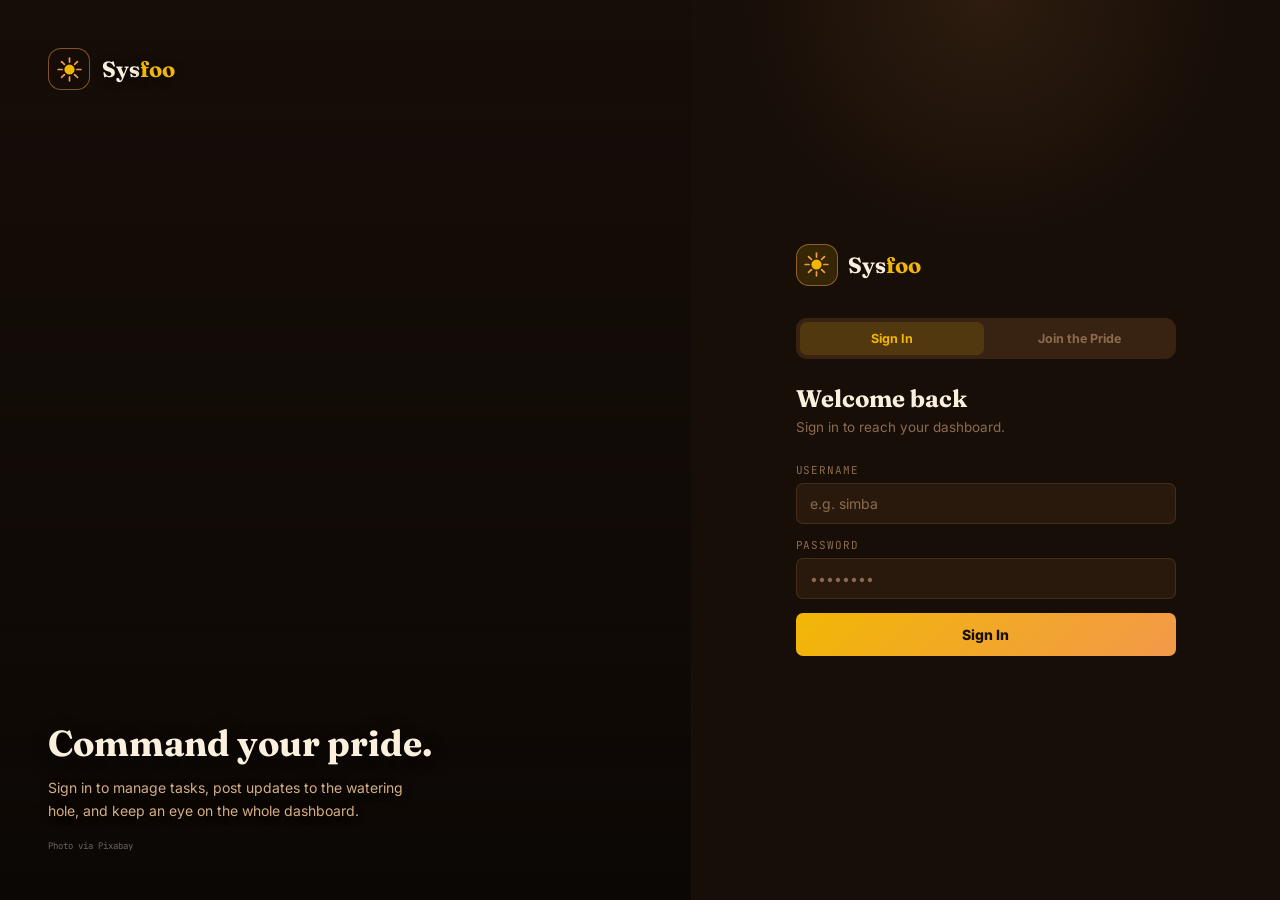
==== src/main/resources/static/login.html @ ef4c5aaa "refactor: code fixes" ====
<!DOCTYPE html>
<html lang="en">
<head>
  <meta charset="UTF-8" />
  <meta name="viewport" content="width=device-width, initial-scale=1.0" />
  <title>Sign In — Sysfoo</title>
  <link rel="icon" href="data:image/svg+xml,%3Csvg xmlns='http://www.w3.org/2000/svg' viewBox='0 0 100 100'%3E%3Ctext y='.9em' font-size='90'%3E%F0%9F%A6%81%3C/text%3E%3C/svg%3E" />
  <link rel="preconnect" href="https://fonts.googleapis.com" />
  <link rel="preconnect" href="https://fonts.gstatic.com" crossorigin />
  <link href="https://fonts.googleapis.com/css2?family=JetBrains+Mono:wght@400;500;700&family=Fraunces:opsz,wght@9..144,500;9..144,600;9..144,700;9..144,800&family=Inter:wght@400;500;600;700;800&display=swap" rel="stylesheet" />
  <style>
    *, *::before, *::after { box-sizing: border-box; margin: 0; padding: 0; }

    :root {
      --bg:         #170e08;
      --bg-1:       #1f130a;
      --bg-2:       #29190d;
      --bg-3:       #382312;
      --bg-4:       #482d17;
      --border:     rgba(244,201,93,0.12);
      --border-hi:  rgba(242,153,74,0.5);
      --gold:       #f2b705;
      --gold-dim:   rgba(242,183,5,0.14);
      --amber:      #f2994a;
      --amber-dim:  rgba(242,153,74,0.14);
      --dusk:       #a67ec7;
      --grass:      #7fb069;
      --red:        #e5484d;
      --red-dim:    rgba(229,72,77,0.14);
      --txt:        #fbf0dd;
      --txt-2:      #d3af86;
      --txt-3:      #8c6b4d;
      --mono:       'JetBrains Mono', monospace;
      --display:    'Fraunces', serif;
      --sans:       'Inter', sans-serif;
      --radius:     16px;
      --radius-sm:  11px;
      --radius-xs:  7px;
    }

    body {
      font-family: var(--sans);
      background: var(--bg);
      color: var(--txt);
      min-height: 100vh;
      -webkit-font-smoothing: antialiased;
      overflow-x: hidden;
    }

    button, input { font-family: inherit; }
    :focus-visible { outline: 2px solid var(--gold); outline-offset: 2px; }

    /* ── Split layout: photo panel + form panel ─────────────────────────────── */
    .auth-page {
      min-height: 100vh; display: flex;
    }

    .auth-visual {
      flex: 1.1; position: relative; display: none;
      background-image:
        linear-gradient(180deg, rgba(11,7,4,0.15) 0%, rgba(11,7,4,0.55) 60%, rgba(11,7,4,0.92) 100%),
        url('https://cdn.pixabay.com/photo/2020/02/22/23/03/lion-4871786_1280.jpg');
      background-size: cover; background-position: center 30%;
      padding: 3rem;
      flex-direction: column; justify-content: space-between;
    }
    @media (min-width: 860px) { .auth-visual { display: flex; } }

    .auth-visual-top { display: flex; align-items: center; gap: 12px; }
    .logo-icon {
      width: 42px; height: 42px; border-radius: 13px; flex-shrink: 0;
      background: rgba(23,14,8,0.55); border: 1px solid var(--border-hi);
      display: flex; align-items: center; justify-content: center;
      backdrop-filter: blur(2px);
    }
    .logo-icon svg { width: 25px; height: 25px; }
    .logo-text { font-family: var(--display); font-size: 22px; font-weight: 700; color: var(--txt); text-shadow: 0 2px 10px rgba(0,0,0,0.5); }
    .logo-text span { color: var(--gold); }

    .auth-visual-bottom h2 {
      font-family: var(--display); font-weight: 700; font-size: clamp(28px, 3vw, 36px);
      line-height: 1.2; color: var(--txt); text-shadow: 0 2px 16px rgba(0,0,0,0.6);
      margin-bottom: 12px; max-width: 420px;
    }
    .auth-visual-bottom p {
      color: var(--txt-2); font-size: 14px; max-width: 380px; line-height: 1.6;
      text-shadow: 0 1px 8px rgba(0,0,0,0.5);
    }
    .auth-visual-credit { font-family: var(--mono); font-size: 9px; color: rgba(251,240,221,0.4); margin-top: 18px; }

    /* ── Form panel ──────────────────────────────────────────────────────────── */
    .auth-form-panel {
      flex: 1; display: flex; align-items: center; justify-content: center;
      padding: 2.5rem 1.5rem; position: relative;
    }
    .auth-form-panel::before {
      content: '';
      position: absolute; inset: 0; z-index: 0;
      background: radial-gradient(ellipse 70% 45% at 50% 0%, rgba(242,153,74,0.10) 0%, transparent 60%);
    }

    .auth-card { position: relative; z-index: 1; width: 100%; max-width: 380px; }

    .auth-card-logo {
      display: flex; align-items: center; gap: 10px; margin-bottom: 2rem;
    }
    .auth-card-logo .logo-icon { background: var(--gold-dim); }
    .auth-card-logo .logo-text { color: var(--txt); text-shadow: none; }

    .auth-heading { font-family: var(--display); font-size: 24px; font-weight: 700; margin-bottom: 6px; }
    .auth-subheading { font-size: 13.5px; color: var(--txt-3); margin-bottom: 1.75rem; }

    .auth-tabs { display: flex; gap: 4px; background: var(--bg-3); border-radius: var(--radius-sm); padding: 4px; margin-bottom: 1.6rem; }
    .auth-tab {
      flex: 1; background: none; border: none; cursor: pointer;
      padding: 9px; border-radius: var(--radius-xs); font-size: 12.5px; font-weight: 700;
      color: var(--txt-3); transition: all 0.2s; font-family: var(--sans);
    }
    .auth-tab.active { background: var(--gold-dim); color: var(--gold); }

    .auth-form { display: flex; flex-direction: column; gap: 14px; }
    .auth-form label { display: flex; flex-direction: column; gap: 6px; font-size: 11px; font-family: var(--mono); color: var(--txt-3); text-transform: uppercase; letter-spacing: 0.08em; }
    .auth-form label span.optional { text-transform: none; letter-spacing: normal; color: var(--txt-3); }
    .auth-form input {
      background: var(--bg-2); border: 1px solid var(--border); border-radius: var(--radius-xs);
      padding: 11px 13px; font-family: var(--sans); font-size: 14px; color: var(--txt);
      outline: none; transition: border-color 0.2s; text-transform: none; letter-spacing: normal;
    }
    .auth-form input::placeholder { color: var(--txt-3); }
    .auth-form input:focus { border-color: var(--border-hi); background: var(--bg-3); }

    .auth-error {
      font-size: 12.5px; color: var(--red); background: var(--red-dim);
      border: 1px solid rgba(229,72,77,0.28); border-radius: var(--radius-xs);
      padding: 9px 12px; display: none; align-items: center; gap: 7px;
    }
    .auth-error.show { display: flex; }
    .auth-error svg { width: 13px; height: 13px; flex-shrink: 0; }

    .auth-submit-btn {
      background: linear-gradient(135deg, var(--gold), var(--amber)); color: #1a0f04; border: none;
      border-radius: var(--radius-xs); padding: 13px; font-size: 14px; font-weight: 800;
      cursor: pointer; transition: all 0.2s; letter-spacing: 0.01em;
      display: flex; align-items: center; justify-content: center; gap: 8px;
    }
    .auth-submit-btn:hover { filter: brightness(1.08); transform: translateY(-1px); }
    .auth-submit-btn:disabled { opacity: 0.6; cursor: not-allowed; transform: none; }
    .auth-submit-btn .spinner {
      width: 14px; height: 14px; border-radius: 50%;
      border: 2px solid rgba(26,15,4,0.35); border-top-color: #1a0f04;
      animation: spin 0.7s linear infinite; display: none;
    }
    .auth-submit-btn.loading .spinner { display: inline-block; }
    .auth-submit-btn.loading .btn-label { opacity: 0.7; }

    .auth-hint { font-size: 11.5px; color: var(--txt-3); text-align: center; margin-top: 4px; }

    .auth-gate-check {
      position: fixed; inset: 0; z-index: 10; background: var(--bg);
      display: flex; align-items: center; justify-content: center; flex-direction: column; gap: 14px;
    }
    .auth-gate-check.hidden { display: none; }
    .auth-gate-spinner {
      width: 30px; height: 30px; border-radius: 50%;
      border: 3px solid var(--border); border-top-color: var(--gold);
      animation: spin 0.8s linear infinite;
    }
    .auth-gate-text { font-family: var(--mono); font-size: 12px; color: var(--txt-3); letter-spacing: 0.05em; }

    @keyframes spin { to { transform: rotate(360deg); } }
    @keyframes fadeUp { from { opacity: 0; transform: translateY(12px); } to { opacity: 1; transform: none; } }
    .auth-card { animation: fadeUp 0.4s ease both; }
  </style>
</head>
<body>

<div class="auth-gate-check" id="auth-gate-check">
  <div class="auth-gate-spinner"></div>
  <div class="auth-gate-text">Checking your session…</div>
</div>

<div class="auth-page" id="auth-page" style="visibility:hidden;">

  <div class="auth-visual">
    <div class="auth-visual-top">
      <div class="logo-icon">
        <svg viewBox="0 0 44 44" fill="none">
          <circle cx="22" cy="22" r="9" fill="#f2b705"/>
          <g stroke="#f2994a" stroke-width="3" stroke-linecap="round">
            <line x1="22" y1="2" x2="22" y2="9"/><line x1="22" y1="35" x2="22" y2="42"/>
            <line x1="2" y1="22" x2="9" y2="22"/><line x1="35" y1="22" x2="42" y2="22"/>
            <line x1="8" y1="8" x2="13" y2="13"/><line x1="31" y1="31" x2="36" y2="36"/>
            <line x1="36" y1="8" x2="31" y2="13"/><line x1="13" y1="31" x2="8" y2="36"/>
          </g>
        </svg>
      </div>
      <div class="logo-text">Sys<span>foo</span></div>
    </div>
    <div class="auth-visual-bottom">
      <h2>Command your pride.</h2>
      <p>Sign in to manage tasks, post updates to the watering hole, and keep an eye on the whole dashboard.</p>
      <div class="auth-visual-credit">Photo via Pixabay</div>
    </div>
  </div>

  <div class="auth-form-panel">
    <div class="auth-card">
      <div class="auth-card-logo">
        <div class="logo-icon">
          <svg viewBox="0 0 44 44" fill="none">
            <circle cx="22" cy="22" r="9" fill="#f2b705"/>
            <g stroke="#f2994a" stroke-width="3" stroke-linecap="round">
              <line x1="22" y1="2" x2="22" y2="9"/><line x1="22" y1="35" x2="22" y2="42"/>
              <line x1="2" y1="22" x2="9" y2="22"/><line x1="35" y1="22" x2="42" y2="22"/>
              <line x1="8" y1="8" x2="13" y2="13"/><line x1="31" y1="31" x2="36" y2="36"/>
              <line x1="36" y1="8" x2="31" y2="13"/><line x1="13" y1="31" x2="8" y2="36"/>
            </g>
          </svg>
        </div>
        <div class="logo-text">Sys<span>foo</span></div>
      </div>

      <div class="auth-tabs">
        <button class="auth-tab active" id="tab-login" onclick="switchTab('login')" type="button">Sign In</button>
        <button class="auth-tab" id="tab-register" onclick="switchTab('register')" type="button">Join the Pride</button>
      </div>

      <div id="login-panel">
        <div class="auth-heading">Welcome back</div>
        <div class="auth-subheading">Sign in to reach your dashboard.</div>
        <form class="auth-form" id="login-form" onsubmit="submitLogin(event)">
          <label>Username
            <input id="login-username" type="text" required maxlength="40" autocomplete="username" placeholder="e.g. simba" />
          </label>
          <label>Password
            <input id="login-password" type="password" required autocomplete="current-password" placeholder="••••••••" />
          </label>
          <div class="auth-error" id="login-error">
            <svg viewBox="0 0 24 24" fill="none" stroke="currentColor" stroke-width="2.5" stroke-linecap="round"><circle cx="12" cy="12" r="10"/><path d="M15 9l-6 6M9 9l6 6"/></svg>
            <span id="login-error-text"></span>
          </div>
          <button type="submit" class="auth-submit-btn" id="login-submit-btn">
            <span class="spinner"></span>
            <span class="btn-label">Sign In</span>
          </button>
        </form>
      </div>

      <div id="register-panel" style="display:none;">
        <div class="auth-heading">Join the pride</div>
        <div class="auth-subheading">Create an account to get started.</div>
        <form class="auth-form" id="register-form" onsubmit="submitRegister(event)">
          <label>Display Name
            <input id="register-displayname" type="text" maxlength="60" placeholder="e.g. Nala" />
          </label>
          <label>Username
            <input id="register-username" type="text" required maxlength="40" autocomplete="username" placeholder="e.g. nala" />
          </label>
          <label>Email <span class="optional">(optional)</span>
            <input id="register-email" type="email" maxlength="120" placeholder="you@example.com" />
          </label>
          <label>Password
            <input id="register-password" type="password" required minlength="6" autocomplete="new-password" placeholder="At least 6 characters" />
          </label>
          <div class="auth-error" id="register-error">
            <svg viewBox="0 0 24 24" fill="none" stroke="currentColor" stroke-width="2.5" stroke-linecap="round"><circle cx="12" cy="12" r="10"/><path d="M15 9l-6 6M9 9l6 6"/></svg>
            <span id="register-error-text"></span>
          </div>
          <button type="submit" class="auth-submit-btn" id="register-submit-btn">
            <span class="spinner"></span>
            <span class="btn-label">Create Account</span>
          </button>
          <div class="auth-hint">Password must be at least 6 characters.</div>
        </form>
      </div>
    </div>
  </div>

</div>

<script>
  // ── Redirect target after a successful sign-in/registration ─────────────────
  function getRedirectTarget() {
    var params = new URLSearchParams(window.location.search);
    var target = params.get('redirect');
    // Only ever redirect within this app — never to an external URL.
    if (target && target.startsWith('/')) return target;
    return 'index.html';
  }

  // ── If a session already exists, skip straight to the dashboard ─────────────
  fetch('/api/auth/me')
    .then(function(r) { if (!r.ok) throw new Error('unauthenticated'); return r.json(); })
    .then(function() { window.location.href = getRedirectTarget(); })
    .catch(function() {
      document.getElementById('auth-gate-check').classList.add('hidden');
      var page = document.getElementById('auth-page');
      page.style.visibility = 'visible';
    });

  // ── Tabs ─────────────────────────────────────────────────────────────────────
  function switchTab(tab) {
    var isLogin = tab === 'login';
    document.getElementById('tab-login').classList.toggle('active', isLogin);
    document.getElementById('tab-register').classList.toggle('active', !isLogin);
    document.getElementById('login-panel').style.display = isLogin ? 'block' : 'none';
    document.getElementById('register-panel').style.display = isLogin ? 'none' : 'block';
  }

  function isValidEmail(e) { return /^[^\s@]+@[^\s@]+\.[^\s@]+$/.test(e); }

  function showError(prefix, message) {
    document.getElementById(prefix + '-error-text').textContent = message;
    document.getElementById(prefix + '-error').classList.add('show');
  }
  function clearError(prefix) {
    document.getElementById(prefix + '-error').classList.remove('show');
  }
  function setLoading(prefix, loading) {
    var btn = document.getElementById(prefix + '-submit-btn');
    btn.classList.toggle('loading', loading);
    btn.disabled = loading;
  }

  // ── Login ────────────────────────────────────────────────────────────────────
  function submitLogin(e) {
    e.preventDefault();
    clearError('login');
    var username = document.getElementById('login-username').value.trim();
    var password = document.getElementById('login-password').value;

    if (!username || !password) { showError('login', 'Enter your username and password'); return; }

    setLoading('login', true);
    fetch('/api/auth/login', {
      method: 'POST', headers: { 'Content-Type': 'application/json' },
      body: JSON.stringify({ username: username, password: password })
    })
      .then(function(r) { return r.json().then(function(d) { return { ok: r.ok, data: d }; }); })
      .then(function(res) {
        if (!res.ok) { showError('login', res.data.message || 'Sign in failed'); setLoading('login', false); return; }
        window.location.href = getRedirectTarget();
      })
      .catch(function() { showError('login', 'Network error — please try again'); setLoading('login', false); });
  }

  // ── Register ─────────────────────────────────────────────────────────────────
  function submitRegister(e) {
    e.preventDefault();
    clearError('register');
    var displayName = document.getElementById('register-displayname').value.trim();
    var username = document.getElementById('register-username').value.trim();
    var email = document.getElementById('register-email').value.trim();
    var password = document.getElementById('register-password').value;

    if (username.length < 3) { showError('register', 'Username must be at least 3 characters'); return; }
    if (password.length < 6) { showError('register', 'Password must be at least 6 characters'); return; }
    if (email && !isValidEmail(email)) { showError('register', 'Invalid email address'); return; }

    setLoading('register', true);
    fetch('/api/auth/register', {
      method: 'POST', headers: { 'Content-Type': 'application/json' },
      body: JSON.stringify({ displayName: displayName, username: username, email: email, password: password })
    })
      .then(function(r) { return r.json().then(function(d) { return { ok: r.ok, data: d }; }); })
      .then(function(res) {
        if (!res.ok) { showError('register', res.data.message || 'Registration failed'); setLoading('register', false); return; }
        window.location.href = getRedirectTarget();
      })
      .catch(function() { showError('register', 'Network error — please try again'); setLoading('register', false); });
  }

  // If the person arrived with ?mode=register (e.g. a "Join the Pride" link elsewhere), open that tab.
  (function() {
    var params = new URLSearchParams(window.location.search);
    if (params.get('mode') === 'register') switchTab('register');
  })();
</script>
</body>
</html>
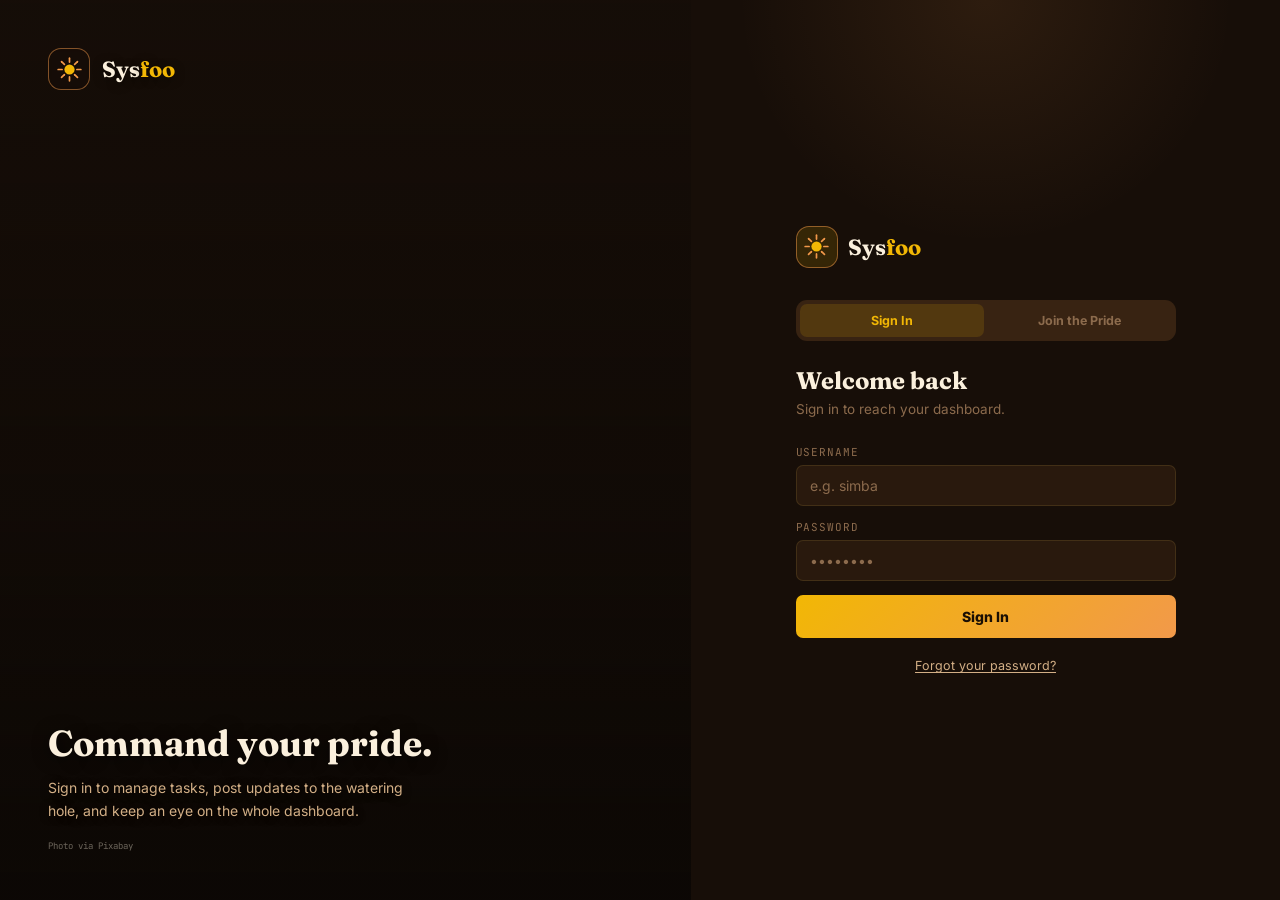
==== commit 80a9a577: "feat: new UI was added" ====
--- a/src/main/resources/static/login.html
+++ b/src/main/resources/static/login.html
@@ -38,6 +38,18 @@
       --radius-xs:  7px;
     }
 
+    /* Accent themes — mirrors the picker on the dashboard (index.html) */
+    body[data-accent="violet"] {
+      --gold: #a67ec7; --gold-dim: rgba(166,126,199,0.14);
+      --amber: #c9a0e0; --amber-dim: rgba(201,160,224,0.14);
+      --border-hi: rgba(166,126,199,0.5);
+    }
+    body[data-accent="jungle"] {
+      --gold: #00d4aa; --gold-dim: rgba(0,212,170,0.14);
+      --amber: #34e0b8; --amber-dim: rgba(52,224,184,0.14);
+      --border-hi: rgba(0,212,170,0.5);
+    }
+
     body {
       font-family: var(--sans);
       background: var(--bg);
@@ -155,6 +167,21 @@
 
     .auth-hint { font-size: 11.5px; color: var(--txt-3); text-align: center; margin-top: 4px; }
 
+    .auth-link-row { text-align: center; margin-top: 2px; }
+    .auth-link-btn {
+      background: none; border: none; padding: 0; font: inherit;
+      color: var(--txt-2); font-size: 12.5px; cursor: pointer; text-decoration: underline;
+      text-underline-offset: 2px;
+    }
+    .auth-link-btn:hover { color: var(--gold); }
+    .auth-banner {
+      display: none; align-items: center; gap: 8px; font-size: 12.5px;
+      padding: 10px 12px; border-radius: var(--radius-xs); margin-bottom: 14px;
+    }
+    .auth-banner.show { display: flex; }
+    .auth-banner.success { background: rgba(127,176,105,0.12); color: var(--grass); border: 1px solid rgba(127,176,105,0.3); }
+    .auth-banner.error { background: var(--red-dim); color: var(--red); border: 1px solid rgba(229,72,77,0.3); }
+
     .auth-gate-check {
       position: fixed; inset: 0; z-index: 10; background: var(--bg);
       display: flex; align-items: center; justify-content: center; flex-direction: column; gap: 14px;
@@ -172,7 +199,8 @@
     .auth-card { animation: fadeUp 0.4s ease both; }
   </style>
 </head>
-<body>
+<body data-accent="">
+<script>document.body.setAttribute('data-accent', localStorage.getItem('sysfoo_accent') || 'gold');</script>
 
 <div class="auth-gate-check" id="auth-gate-check">
   <div class="auth-gate-spinner"></div>
@@ -220,7 +248,12 @@
         <div class="logo-text">Sys<span>foo</span></div>
       </div>
 
-      <div class="auth-tabs">
+      <div class="auth-banner" id="auth-banner">
+        <svg width="16" height="16" viewBox="0 0 24 24" fill="none" stroke="currentColor" stroke-width="2.5" stroke-linecap="round"><path d="M20 6L9 17l-5-5"/></svg>
+        <span id="auth-banner-text"></span>
+      </div>
+
+      <div class="auth-tabs" id="auth-tabs">
         <button class="auth-tab active" id="tab-login" onclick="switchTab('login')" type="button">Sign In</button>
         <button class="auth-tab" id="tab-register" onclick="switchTab('register')" type="button">Join the Pride</button>
       </div>
@@ -243,6 +276,9 @@
             <span class="spinner"></span>
             <span class="btn-label">Sign In</span>
           </button>
+          <div class="auth-link-row">
+            <button type="button" class="auth-link-btn" onclick="showForgotPanel()">Forgot your password?</button>
+          </div>
         </form>
       </div>
 
@@ -260,8 +296,9 @@
             <input id="register-email" type="email" maxlength="120" placeholder="you@example.com" />
           </label>
           <label>Password
-            <input id="register-password" type="password" required minlength="6" autocomplete="new-password" placeholder="At least 6 characters" />
-          </label>
+            <input id="register-password" type="password" required minlength="10" autocomplete="new-password" placeholder="At least 10 characters" />
+          </label>
+          <div id="register-captcha-container" style="display:none;"></div>
           <div class="auth-error" id="register-error">
             <svg viewBox="0 0 24 24" fill="none" stroke="currentColor" stroke-width="2.5" stroke-linecap="round"><circle cx="12" cy="12" r="10"/><path d="M15 9l-6 6M9 9l6 6"/></svg>
             <span id="register-error-text"></span>
@@ -270,7 +307,46 @@
             <span class="spinner"></span>
             <span class="btn-label">Create Account</span>
           </button>
-          <div class="auth-hint">Password must be at least 6 characters.</div>
+          <div class="auth-hint">Password must be at least 10 characters and not one that's appeared in a known data breach.</div>
+        </form>
+      </div>
+
+      <div id="forgot-panel" style="display:none;">
+        <div class="auth-heading">Reset your password</div>
+        <div class="auth-subheading">Enter the email on your account and we'll send you a reset link.</div>
+        <form class="auth-form" id="forgot-form" onsubmit="submitForgotPassword(event)">
+          <label>Email
+            <input id="forgot-email" type="email" required maxlength="120" placeholder="you@example.com" />
+          </label>
+          <div class="auth-error" id="forgot-error">
+            <svg viewBox="0 0 24 24" fill="none" stroke="currentColor" stroke-width="2.5" stroke-linecap="round"><circle cx="12" cy="12" r="10"/><path d="M15 9l-6 6M9 9l6 6"/></svg>
+            <span id="forgot-error-text"></span>
+          </div>
+          <button type="submit" class="auth-submit-btn" id="forgot-submit-btn">
+            <span class="spinner"></span>
+            <span class="btn-label">Send Reset Link</span>
+          </button>
+          <div class="auth-link-row">
+            <button type="button" class="auth-link-btn" onclick="switchTab('login')">Back to sign in</button>
+          </div>
+        </form>
+      </div>
+
+      <div id="reset-panel" style="display:none;">
+        <div class="auth-heading">Choose a new password</div>
+        <div class="auth-subheading">This link is single-use and expires shortly, so finish up now.</div>
+        <form class="auth-form" id="reset-form" onsubmit="submitResetPassword(event)">
+          <label>New Password
+            <input id="reset-password" type="password" required minlength="10" autocomplete="new-password" placeholder="At least 10 characters" />
+          </label>
+          <div class="auth-error" id="reset-error">
+            <svg viewBox="0 0 24 24" fill="none" stroke="currentColor" stroke-width="2.5" stroke-linecap="round"><circle cx="12" cy="12" r="10"/><path d="M15 9l-6 6M9 9l6 6"/></svg>
+            <span id="reset-error-text"></span>
+          </div>
+          <button type="submit" class="auth-submit-btn" id="reset-submit-btn">
+            <span class="spinner"></span>
+            <span class="btn-label">Set New Password</span>
+          </button>
         </form>
       </div>
     </div>
@@ -279,6 +355,32 @@
 </div>
 
 <script>
+  // ── CSRF helper ──────────────────────────────────────────────────────────
+  // SECURITY FIX: CSRF protection is back on (see SecurityConfig). Spring
+  // Security hands the browser a readable "XSRF-TOKEN" cookie; every
+  // mutating request (anything but GET) must echo it back as the
+  // "X-XSRF-TOKEN" header, or the server rejects it. apiFetch() below is a
+  // drop-in wrapper for fetch() that does this automatically so the rest of
+  // the page never has to think about it.
+  function getCookie(name) {
+    var match = document.cookie.match('(?:^|; )' + name + '=([^;]*)');
+    return match ? decodeURIComponent(match[1]) : null;
+  }
+  function ensureCsrfCookie() {
+    if (!getCookie('XSRF-TOKEN')) {
+      return fetch('/api/csrf').catch(function() {});
+    }
+    return Promise.resolve();
+  }
+  function apiFetch(url, options) {
+    options = options || {};
+    var method = (options.method || 'GET').toUpperCase();
+    if (method !== 'GET' && method !== 'HEAD') {
+      options.headers = Object.assign({}, options.headers, { 'X-XSRF-TOKEN': getCookie('XSRF-TOKEN') || '' });
+    }
+    return fetch(url, options);
+  }
+
   // ── Redirect target after a successful sign-in/registration ─────────────────
   function getRedirectTarget() {
     var params = new URLSearchParams(window.location.search);
@@ -289,23 +391,66 @@
   }
 
   // ── If a session already exists, skip straight to the dashboard ─────────────
-  fetch('/api/auth/me')
-    .then(function(r) { if (!r.ok) throw new Error('unauthenticated'); return r.json(); })
-    .then(function() { window.location.href = getRedirectTarget(); })
-    .catch(function() {
+  // (unless we're here to redeem a password-reset link — see boot below)
+  var urlParams = new URLSearchParams(window.location.search);
+  var resetToken = urlParams.get('resetToken');
+
+  ensureCsrfCookie().then(function() {
+    if (resetToken) {
       document.getElementById('auth-gate-check').classList.add('hidden');
-      var page = document.getElementById('auth-page');
-      page.style.visibility = 'visible';
+      document.getElementById('auth-page').style.visibility = 'visible';
+      showResetPanel();
+      return;
+    }
+    fetch('/api/auth/me')
+      .then(function(r) { if (!r.ok) throw new Error('unauthenticated'); return r.json(); })
+      .then(function() { window.location.href = getRedirectTarget(); })
+      .catch(function() {
+        document.getElementById('auth-gate-check').classList.add('hidden');
+        var page = document.getElementById('auth-page');
+        page.style.visibility = 'visible';
+        showQueryBanner();
+      });
+  });
+
+  function showQueryBanner() {
+    var verified = urlParams.get('verified');
+    if (verified === '1') showBanner('Your email is verified — you can sign in now.', 'success');
+    else if (verified === '0') showBanner('That verification link is invalid or has expired.', 'error');
+  }
+  function showBanner(text, type) {
+    var el = document.getElementById('auth-banner');
+    document.getElementById('auth-banner-text').textContent = text;
+    el.className = 'auth-banner show ' + type;
+  }
+
+  // ── reCAPTCHA (only loaded if the server has it configured) ─────────────
+  var captchaWidgetId = null;
+  fetch('/api/auth/config').then(function(r) { return r.json(); }).then(function(cfg) {
+    if (!cfg.recaptchaEnabled) return;
+    window.__onRecaptchaLoad = function() {
+      var container = document.getElementById('register-captcha-container');
+      container.style.display = 'block';
+      captchaWidgetId = grecaptcha.render(container, { sitekey: cfg.recaptchaSiteKey });
+    };
+    var script = document.createElement('script');
+    script.src = 'https://www.google.com/recaptcha/api.js?onload=__onRecaptchaLoad&render=explicit';
+    script.async = true; script.defer = true;
+    document.head.appendChild(script);
+  }).catch(function() {});
+
+  // ── Tabs / panels ────────────────────────────────────────────────────────
+  var panels = ['login', 'register', 'forgot', 'reset'];
+  function switchTab(tab) {
+    panels.forEach(function(p) {
+      document.getElementById(p + '-panel').style.display = (p === tab) ? 'block' : 'none';
     });
-
-  // ── Tabs ─────────────────────────────────────────────────────────────────────
-  function switchTab(tab) {
-    var isLogin = tab === 'login';
-    document.getElementById('tab-login').classList.toggle('active', isLogin);
-    document.getElementById('tab-register').classList.toggle('active', !isLogin);
-    document.getElementById('login-panel').style.display = isLogin ? 'block' : 'none';
-    document.getElementById('register-panel').style.display = isLogin ? 'none' : 'block';
-  }
+    document.getElementById('auth-tabs').style.display = (tab === 'login' || tab === 'register') ? 'flex' : 'none';
+    document.getElementById('tab-login').classList.toggle('active', tab === 'login');
+    document.getElementById('tab-register').classList.toggle('active', tab === 'register');
+  }
+  function showForgotPanel() { switchTab('forgot'); }
+  function showResetPanel() { switchTab('reset'); }
 
   function isValidEmail(e) { return /^[^\s@]+@[^\s@]+\.[^\s@]+$/.test(e); }
 
@@ -332,7 +477,7 @@
     if (!username || !password) { showError('login', 'Enter your username and password'); return; }
 
     setLoading('login', true);
-    fetch('/api/auth/login', {
+    apiFetch('/api/auth/login', {
       method: 'POST', headers: { 'Content-Type': 'application/json' },
       body: JSON.stringify({ username: username, password: password })
     })
@@ -352,28 +497,78 @@
     var username = document.getElementById('register-username').value.trim();
     var email = document.getElementById('register-email').value.trim();
     var password = document.getElementById('register-password').value;
+    var captchaToken = (captchaWidgetId !== null && window.grecaptcha) ? grecaptcha.getResponse(captchaWidgetId) : '';
 
     if (username.length < 3) { showError('register', 'Username must be at least 3 characters'); return; }
-    if (password.length < 6) { showError('register', 'Password must be at least 6 characters'); return; }
+    if (password.length < 10) { showError('register', 'Password must be at least 10 characters'); return; }
     if (email && !isValidEmail(email)) { showError('register', 'Invalid email address'); return; }
+    if (captchaWidgetId !== null && !captchaToken) { showError('register', 'Please complete the CAPTCHA'); return; }
 
     setLoading('register', true);
-    fetch('/api/auth/register', {
+    apiFetch('/api/auth/register', {
       method: 'POST', headers: { 'Content-Type': 'application/json' },
-      body: JSON.stringify({ displayName: displayName, username: username, email: email, password: password })
+      body: JSON.stringify({ displayName: displayName, username: username, email: email, password: password, captchaToken: captchaToken })
     })
       .then(function(r) { return r.json().then(function(d) { return { ok: r.ok, data: d }; }); })
       .then(function(res) {
-        if (!res.ok) { showError('register', res.data.message || 'Registration failed'); setLoading('register', false); return; }
+        if (!res.ok) {
+          showError('register', res.data.message || 'Registration failed');
+          setLoading('register', false);
+          if (captchaWidgetId !== null && window.grecaptcha) grecaptcha.reset(captchaWidgetId);
+          return;
+        }
         window.location.href = getRedirectTarget();
       })
       .catch(function() { showError('register', 'Network error — please try again'); setLoading('register', false); });
   }
 
+  // ── Forgot password ──────────────────────────────────────────────────────────
+  function submitForgotPassword(e) {
+    e.preventDefault();
+    clearError('forgot');
+    var email = document.getElementById('forgot-email').value.trim();
+    if (!email || !isValidEmail(email)) { showError('forgot', 'Enter a valid email address'); return; }
+
+    setLoading('forgot', true);
+    apiFetch('/api/auth/forgot-password', {
+      method: 'POST', headers: { 'Content-Type': 'application/json' },
+      body: JSON.stringify({ email: email })
+    })
+      .then(function(r) { return r.json(); })
+      .then(function(d) {
+        setLoading('forgot', false);
+        showBanner(d.message || "If that email is registered, we've sent a reset link.", 'success');
+        switchTab('login');
+      })
+      .catch(function() { showError('forgot', 'Network error — please try again'); setLoading('forgot', false); });
+  }
+
+  // ── Reset password ───────────────────────────────────────────────────────────
+  function submitResetPassword(e) {
+    e.preventDefault();
+    clearError('reset');
+    var password = document.getElementById('reset-password').value;
+    if (password.length < 10) { showError('reset', 'Password must be at least 10 characters'); return; }
+
+    setLoading('reset', true);
+    apiFetch('/api/auth/reset-password', {
+      method: 'POST', headers: { 'Content-Type': 'application/json' },
+      body: JSON.stringify({ token: resetToken, newPassword: password })
+    })
+      .then(function(r) { return r.json().then(function(d) { return { ok: r.ok, data: d }; }); })
+      .then(function(res) {
+        setLoading('reset', false);
+        if (!res.ok) { showError('reset', res.data.message || 'Could not reset your password'); return; }
+        showBanner(res.data.message || 'Your password has been reset — you can sign in now.', 'success');
+        window.history.replaceState({}, '', 'login.html');
+        switchTab('login');
+      })
+      .catch(function() { showError('reset', 'Network error — please try again'); setLoading('reset', false); });
+  }
+
   // If the person arrived with ?mode=register (e.g. a "Join the Pride" link elsewhere), open that tab.
   (function() {
-    var params = new URLSearchParams(window.location.search);
-    if (params.get('mode') === 'register') switchTab('register');
+    if (urlParams.get('mode') === 'register') switchTab('register');
   })();
 </script>
 </body>
